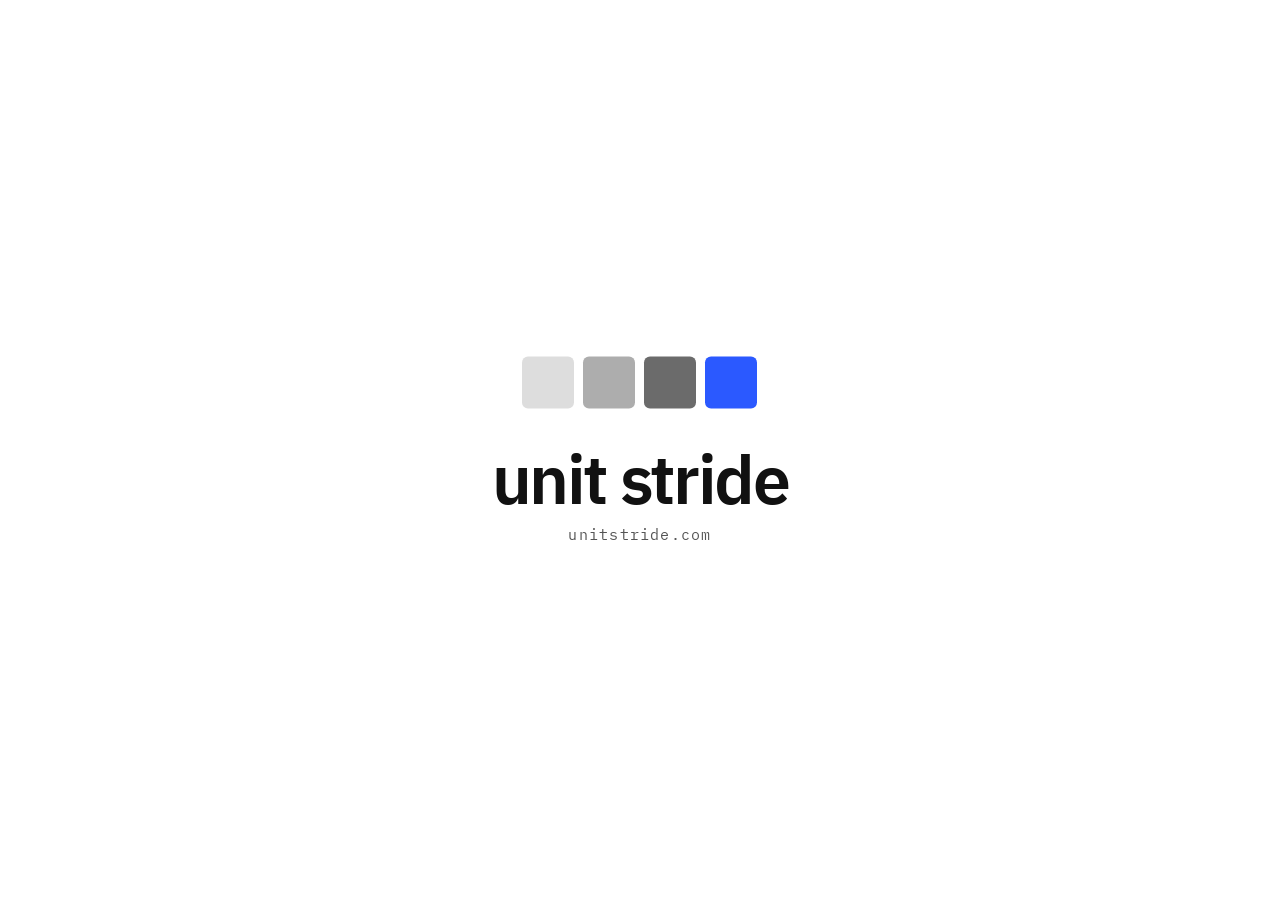
==== index.html @ c99eca70 "deploy fjybiocs/unitstride@c615422" ====
<!doctype html>
<html lang="en">
<head>
<meta charset="utf-8">
<meta name="viewport" content="width=device-width, initial-scale=1">
<title>unit stride</title>
<link rel="icon" type="image/svg+xml" href="/favicon.svg">
<link rel="preload" href="/fonts/plex-sans-600.woff2" as="font" type="font/woff2" crossorigin>
<link rel="preload" href="/fonts/plex-mono-400.woff2" as="font" type="font/woff2" crossorigin>
<style>
@font-face{font-family:"IBM Plex Sans";font-weight:600;font-style:normal;font-display:block;src:url(/fonts/plex-sans-600.woff2) format("woff2")}
@font-face{font-family:"IBM Plex Mono";font-weight:400;font-style:normal;font-display:block;src:url(/fonts/plex-mono-400.woff2) format("woff2")}
html,body{margin:0;height:100%;background:#fff}
body{display:flex;align-items:center;justify-content:center}
svg{width:min(90vw,90vh,640px);height:auto;display:block}

/* load animation: four unit strides, then the wordmark.
   fill-mode backwards (not both): once finished the styles drop away, so the
   final frame is pixel-identical to the static logo (no lingering composited layer). */
.b,.w{transform-box:fill-box;transform-origin:center;animation-fill-mode:backwards}
.b{animation:step 260ms cubic-bezier(.2,.7,.2,1) backwards}
.b2{animation-delay:110ms}
.b3{animation-delay:220ms}
.b4{animation:step-arrive 480ms linear 330ms backwards}
.w{animation:rise 320ms cubic-bezier(.2,.7,.2,1) 600ms backwards}
.w2{animation-delay:680ms}
@keyframes step{from{opacity:0;transform:translateX(-12px)}to{opacity:1;transform:none}}
@keyframes step-arrive{
  0%{opacity:0;transform:translateX(-12px);animation-timing-function:cubic-bezier(.2,.7,.2,1)}
  54%{opacity:1;transform:translateX(0) scale(1);animation-timing-function:ease-out}
  77%{transform:translateX(0) scale(1.08);animation-timing-function:ease-in-out}
  100%{opacity:1;transform:translateX(0) scale(1)}
}
@keyframes rise{from{opacity:0;transform:translateY(6px)}to{opacity:1;transform:none}}
@media (prefers-reduced-motion:reduce){.b,.w{animation:none}}
</style>
</head>
<body>
<svg xmlns="http://www.w3.org/2000/svg" viewBox="0 0 640 640" role="img" aria-label="unit stride">
  <g transform="translate(202 226.5)">
    <rect class="b b1" x="0" width="52" height="52" rx="6" fill="#111" fill-opacity="0.14"/>
    <rect class="b b2" x="61" width="52" height="52" rx="6" fill="#111" fill-opacity="0.34"/>
    <rect class="b b3" x="122" width="52" height="52" rx="6" fill="#111" fill-opacity="0.62"/>
    <rect class="b b4" x="183" width="52" height="52" rx="6" fill="#2b59ff"/>
  </g>
  <text class="w w1" x="171.53" y="393" dominant-baseline="text-after-edge" font-family="'IBM Plex Sans', sans-serif" font-size="68" font-weight="600" letter-spacing="-2.38" fill="#111" textLength="296.92" lengthAdjust="spacingAndGlyphs">unit stride</text>
  <text class="w w2" x="248.35" y="413.5" dominant-baseline="text-after-edge" font-family="'IBM Plex Mono', monospace" font-size="16" letter-spacing="0.64" fill="#555" textLength="143.27" lengthAdjust="spacingAndGlyphs">unitstride.com</text>
</svg>
</body>
</html>
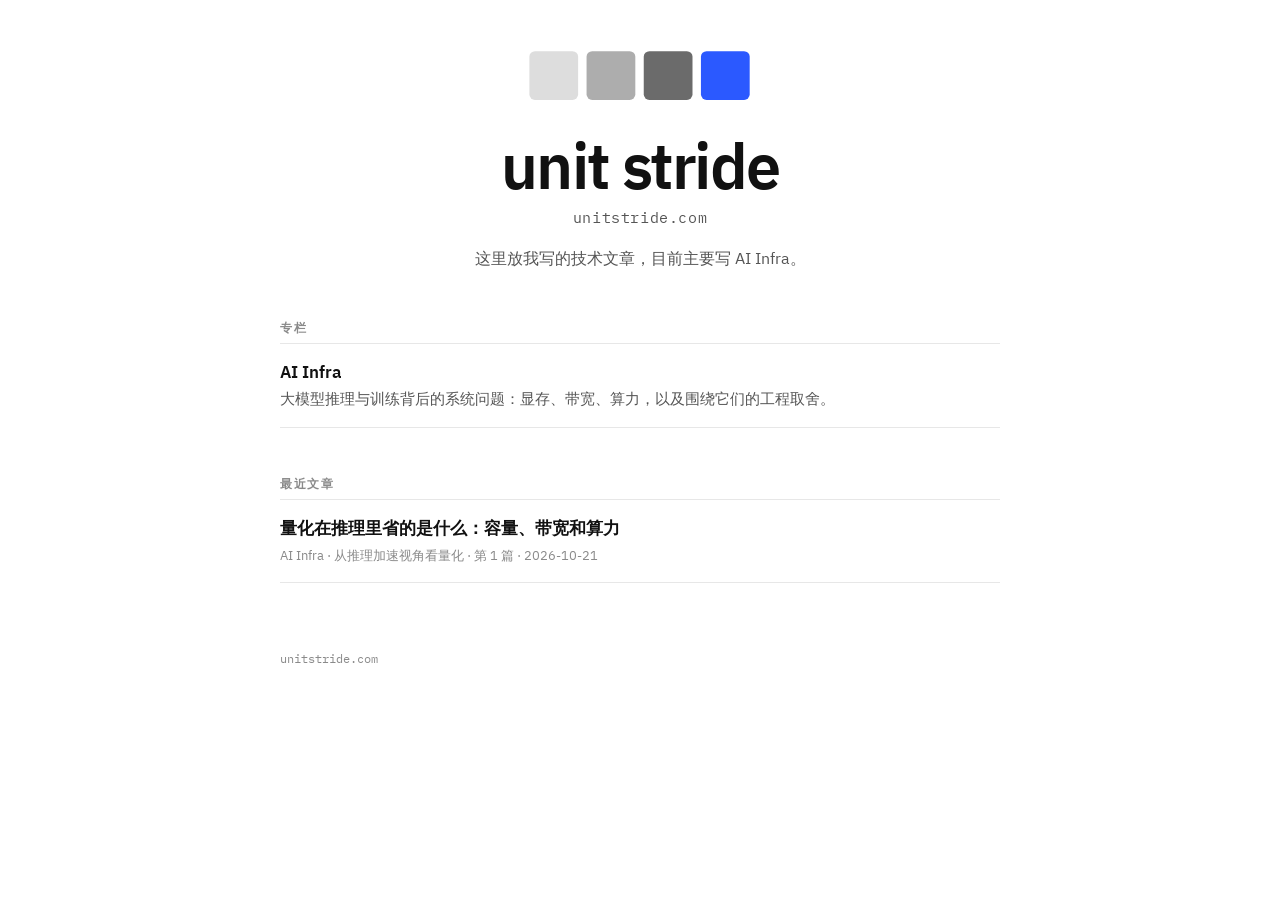
==== commit a795ee48: "deploy fjybiocs/unitstride@bae401f" ====
--- a/index.html
+++ b/index.html
@@ -1,50 +1,49 @@
 <!doctype html>
-<html lang="en">
+<html lang="zh-CN">
 <head>
 <meta charset="utf-8">
 <meta name="viewport" content="width=device-width, initial-scale=1">
 <title>unit stride</title>
+<meta name="description" content="这里放我写的技术文章，目前主要写 AI Infra。">
 <link rel="icon" type="image/svg+xml" href="/favicon.svg">
+<link rel="stylesheet" href="/assets/site.css">
 <link rel="preload" href="/fonts/plex-sans-600.woff2" as="font" type="font/woff2" crossorigin>
 <link rel="preload" href="/fonts/plex-mono-400.woff2" as="font" type="font/woff2" crossorigin>
 <style>
-@font-face{font-family:"IBM Plex Sans";font-weight:600;font-style:normal;font-display:block;src:url(/fonts/plex-sans-600.woff2) format("woff2")}
-@font-face{font-family:"IBM Plex Mono";font-weight:400;font-style:normal;font-display:block;src:url(/fonts/plex-mono-400.woff2) format("woff2")}
-html,body{margin:0;height:100%;background:#fff}
-body{display:flex;align-items:center;justify-content:center}
-svg{width:min(90vw,90vh,640px);height:auto;display:block}
-
-/* load animation: four unit strides, then the wordmark.
-   fill-mode backwards (not both): once finished the styles drop away, so the
-   final frame is pixel-identical to the static logo (no lingering composited layer). */
-.b,.w{transform-box:fill-box;transform-origin:center;animation-fill-mode:backwards}
-.b{animation:step 260ms cubic-bezier(.2,.7,.2,1) backwards}
-.b2{animation-delay:110ms}
-.b3{animation-delay:220ms}
-.b4{animation:step-arrive 480ms linear 330ms backwards}
-.w{animation:rise 320ms cubic-bezier(.2,.7,.2,1) 600ms backwards}
-.w2{animation-delay:680ms}
-@keyframes step{from{opacity:0;transform:translateX(-12px)}to{opacity:1;transform:none}}
-@keyframes step-arrive{
+.us-lb,.us-lw{transform-box:fill-box;transform-origin:center;animation-fill-mode:backwards}
+.us-lb{animation:us-step 260ms cubic-bezier(.2,.7,.2,1) backwards}
+.us-lb2{animation-delay:110ms}
+.us-lb3{animation-delay:220ms}
+.us-lb4{animation:us-arrive 480ms linear 330ms backwards}
+.us-lw{animation:us-rise 320ms cubic-bezier(.2,.7,.2,1) 600ms backwards}
+.us-lw2{animation-delay:680ms}
+@keyframes us-step{from{opacity:0;transform:translateX(-12px)}to{opacity:1;transform:none}}
+@keyframes us-arrive{
   0%{opacity:0;transform:translateX(-12px);animation-timing-function:cubic-bezier(.2,.7,.2,1)}
   54%{opacity:1;transform:translateX(0) scale(1);animation-timing-function:ease-out}
   77%{transform:translateX(0) scale(1.08);animation-timing-function:ease-in-out}
   100%{opacity:1;transform:translateX(0) scale(1)}
 }
-@keyframes rise{from{opacity:0;transform:translateY(6px)}to{opacity:1;transform:none}}
-@media (prefers-reduced-motion:reduce){.b,.w{animation:none}}
+@keyframes us-rise{from{opacity:0;transform:translateY(6px)}to{opacity:1;transform:none}}
+@media (prefers-reduced-motion:reduce){.us-lb,.us-lw{animation:none}}
 </style>
 </head>
-<body>
-<svg xmlns="http://www.w3.org/2000/svg" viewBox="0 0 640 640" role="img" aria-label="unit stride">
+<body class="us-page us-home">
+<main class="us-main">
+<div class="us-hero"><svg xmlns="http://www.w3.org/2000/svg" viewBox="160 206 320 222" role="img" aria-label="unit stride">
   <g transform="translate(202 226.5)">
-    <rect class="b b1" x="0" width="52" height="52" rx="6" fill="#111" fill-opacity="0.14"/>
-    <rect class="b b2" x="61" width="52" height="52" rx="6" fill="#111" fill-opacity="0.34"/>
-    <rect class="b b3" x="122" width="52" height="52" rx="6" fill="#111" fill-opacity="0.62"/>
-    <rect class="b b4" x="183" width="52" height="52" rx="6" fill="#2b59ff"/>
+    <rect class="us-lb us-lb1" x="0" width="52" height="52" rx="6" fill="#111" fill-opacity="0.14"/>
+    <rect class="us-lb us-lb2" x="61" width="52" height="52" rx="6" fill="#111" fill-opacity="0.34"/>
+    <rect class="us-lb us-lb3" x="122" width="52" height="52" rx="6" fill="#111" fill-opacity="0.62"/>
+    <rect class="us-lb us-lb4" x="183" width="52" height="52" rx="6" fill="#2b59ff"/>
   </g>
-  <text class="w w1" x="171.53" y="393" dominant-baseline="text-after-edge" font-family="'IBM Plex Sans', sans-serif" font-size="68" font-weight="600" letter-spacing="-2.38" fill="#111" textLength="296.92" lengthAdjust="spacingAndGlyphs">unit stride</text>
-  <text class="w w2" x="248.35" y="413.5" dominant-baseline="text-after-edge" font-family="'IBM Plex Mono', monospace" font-size="16" letter-spacing="0.64" fill="#555" textLength="143.27" lengthAdjust="spacingAndGlyphs">unitstride.com</text>
-</svg>
+  <text class="us-lw us-lw1" x="171.53" y="393" dominant-baseline="text-after-edge" font-family="'IBM Plex Sans', sans-serif" font-size="68" font-weight="600" letter-spacing="-2.38" fill="#111" textLength="296.92" lengthAdjust="spacingAndGlyphs">unit stride</text>
+  <text class="us-lw us-lw2" x="248.35" y="413.5" dominant-baseline="text-after-edge" font-family="'IBM Plex Mono', monospace" font-size="16" letter-spacing="0.64" fill="#555" textLength="143.27" lengthAdjust="spacingAndGlyphs">unitstride.com</text>
+</svg></div>
+<p class="us-intro">这里放我写的技术文章，目前主要写 AI Infra。</p>
+<h2 class="us-h">专栏</h2><ul class="us-list"><li><a class="us-item us-plain" href="/p/ai-infra/"><span class="us-t">AI Infra</span><span class="us-d">大模型推理与训练背后的系统问题：显存、带宽、算力，以及围绕它们的工程取舍。</span></a></li></ul>
+<h2 class="us-h">最近文章</h2><ul class="us-list"><li><a class="us-item us-plain" href="/p/ai-infra/quantization/basics/"><span class="us-t">量化在推理里省的是什么：容量、带宽和算力</span><span class="us-m">AI Infra · 从推理加速视角看量化 · 第 1 篇 · 2026-10-21</span></a></li></ul>
+</main>
+<footer class="us-foot"><a href="/">unitstride.com</a></footer>
 </body>
 </html>
--- a/assets/site.css
+++ b/assets/site.css
@@ -0,0 +1,85 @@
+/* unitstride 全站样式。所有选择器都带 us- 前缀或限定在 .us-page 下，
+   以便注入到文章页时不影响原稿样式（文章 body 不带 .us-page）。 */
+@font-face{font-family:"IBM Plex Sans";font-weight:400;font-style:normal;font-display:swap;src:url(/fonts/plex-sans-400.woff2) format("woff2")}
+@font-face{font-family:"IBM Plex Sans";font-weight:600;font-style:normal;font-display:swap;src:url(/fonts/plex-sans-600.woff2) format("woff2")}
+@font-face{font-family:"IBM Plex Mono";font-weight:400;font-style:normal;font-display:swap;src:url(/fonts/plex-mono-400.woff2) format("woff2")}
+@font-face{font-family:"JetBrains Mono";font-weight:400;font-style:normal;font-display:swap;src:url(/fonts/jetbrains-mono-400.woff2) format("woff2")}
+@font-face{font-family:"JetBrains Mono";font-weight:600;font-style:normal;font-display:swap;src:url(/fonts/jetbrains-mono-600.woff2) format("woff2")}
+
+:root{
+  --us-ink:#111;--us-ink2:#555;--us-ink3:#8a8a8a;--us-line:#e7e7e7;--us-blue:#2b59ff;--us-bg:#fff;
+  --us-sans:"IBM Plex Sans","PingFang SC","Hiragino Sans GB","Microsoft YaHei","Noto Sans CJK SC",sans-serif;
+  --us-mono:"IBM Plex Mono",ui-monospace,Menlo,Consolas,monospace;
+}
+
+/* ---------- 顶栏（全站 + 文章页） ---------- */
+.us-top{max-width:var(--us-w,1180px);margin:0 auto;display:flex;align-items:center;gap:14px;min-height:52px;
+  border-bottom:1px solid var(--us-line);font:14px/1.4 var(--us-sans);color:var(--us-ink2);flex-wrap:wrap}
+.us-brand{display:inline-flex;align-items:center;gap:9px;color:var(--us-ink);text-decoration:none;font-weight:600;letter-spacing:-.01em;font-size:15px}
+.us-brand svg{display:block;width:44px;height:10px}
+.us-brand:hover{color:var(--us-blue)}
+.us-crumb{display:flex;align-items:center;gap:8px;flex-wrap:wrap}
+.us-crumb a{color:var(--us-ink2);text-decoration:none}
+.us-crumb a:hover{color:var(--us-blue)}
+.us-sep{color:#c4c4c4}
+
+/* ---------- 文章页页脚：与文章正文列对齐（文章 .layout = 220px 目录 + 48px 间距） ---------- */
+.us-afoot{max-width:1180px;margin:72px auto 0;display:grid;grid-template-columns:220px minmax(0,1fr);gap:48px;font:14px/1.6 var(--us-sans)}
+.us-afoot-in{grid-column:2;max-width:820px;border-top:1px solid var(--us-line);padding-top:20px}
+@media (max-width:980px){.us-afoot{grid-template-columns:minmax(0,1fr)}.us-afoot-in{grid-column:1}}
+.us-nav{display:grid;grid-template-columns:1fr 1fr;gap:12px}
+.us-nav > *{display:block;border:1px solid var(--us-line);border-radius:8px;padding:10px 14px;background:#fff;text-decoration:none;color:var(--us-ink);min-width:0}
+.us-nav .us-k{display:block;font-size:12px;color:var(--us-ink3);letter-spacing:.04em}
+.us-nav .us-v{display:block;overflow-wrap:anywhere}
+.us-nav a:hover{border-color:var(--us-blue)}
+.us-nav a:hover .us-v{color:var(--us-blue)}
+.us-nav .us-off{color:var(--us-ink3)}
+.us-nav .us-next{text-align:right}
+.us-series{margin-top:14px;color:var(--us-ink2)}
+.us-series a{color:var(--us-ink);text-decoration:none;border-bottom:1px solid var(--us-line)}
+.us-series a:hover{color:var(--us-blue);border-color:var(--us-blue)}
+.us-small{margin-top:28px;font:12px/1.4 var(--us-mono);color:var(--us-ink3)}
+@media (max-width:520px){.us-nav{grid-template-columns:1fr}.us-nav .us-next{text-align:left}}
+
+/* ---------- 站点页（首页 / 专栏 / 系列 / 404） ---------- */
+.us-page{margin:0;background:var(--us-bg);color:var(--us-ink);font:16px/1.75 var(--us-sans);padding:0 16px;--us-w:720px;
+  -webkit-font-smoothing:antialiased;text-rendering:optimizeLegibility}
+.us-page *{box-sizing:border-box}
+.us-main{max-width:var(--us-w);margin:0 auto;padding:56px 0 40px}
+.us-page h1{font-size:30px;line-height:1.3;font-weight:600;letter-spacing:-.01em;margin:0 0 12px}
+.us-lede{color:var(--us-ink2);margin:0 0 8px;max-width:60ch}
+.us-h{font:600 12px/1.4 var(--us-mono);letter-spacing:.14em;text-transform:uppercase;color:var(--us-ink3);margin:48px 0 6px}
+.us-list{list-style:none;margin:0;padding:0}
+.us-list > li{border-top:1px solid var(--us-line)}
+.us-list > li:last-child{border-bottom:1px solid var(--us-line)}
+.us-item{display:grid;grid-template-columns:auto minmax(0,1fr);column-gap:16px;padding:16px 0;color:inherit;text-decoration:none}
+.us-item .us-no{font:13px/1.9 var(--us-mono);color:var(--us-ink3);min-width:2ch}
+.us-item .us-t{font-weight:600;font-size:17px;line-height:1.5}
+.us-item .us-d{grid-column:2;color:var(--us-ink2);font-size:14.5px;line-height:1.65;margin-top:2px}
+.us-item .us-m{grid-column:2;font:13px/1.6 var(--us-sans);color:var(--us-ink3);margin-top:4px}
+a.us-item:hover .us-t{color:var(--us-blue)}
+a.us-item:hover .us-no{color:var(--us-blue)}
+.us-item.us-plain{grid-template-columns:minmax(0,1fr)}
+.us-item.us-plain .us-d,.us-item.us-plain .us-m{grid-column:1}
+.us-item.us-wait{color:var(--us-ink3)}
+.us-item.us-wait .us-t{font-weight:400;font-size:15px}
+.us-foot{max-width:var(--us-w);margin:0 auto;padding:28px 0 40px;font:12px/1.4 var(--us-mono);color:var(--us-ink3)}
+.us-foot a{color:inherit;text-decoration:none}
+
+/* 首页 */
+.us-home .us-main{padding-top:24px}
+.us-hero{display:flex;justify-content:center;margin:8px 0 4px}
+.us-hero svg{width:min(78%,300px);height:auto;display:block}
+.us-intro{text-align:center;color:var(--us-ink2);margin:0 auto 8px;max-width:36em}
+
+/* 404 */
+.us-code{font:600 13px/1.4 var(--us-mono);letter-spacing:.14em;color:var(--us-blue);margin:0 0 10px}
+.us-btn{display:inline-block;margin-top:18px;padding:8px 16px;border-radius:8px;background:var(--us-ink);color:#fff;text-decoration:none;font-size:14.5px}
+.us-btn:hover{background:var(--us-blue)}
+.us-path{font-family:var(--us-mono);font-size:.92em;color:var(--us-ink);background:#f3f3f3;border-radius:4px;padding:1px 6px;overflow-wrap:anywhere}
+
+@media (max-width:520px){
+  .us-main{padding-top:36px}
+  .us-page h1{font-size:25px}
+  .us-h{margin-top:36px}
+}
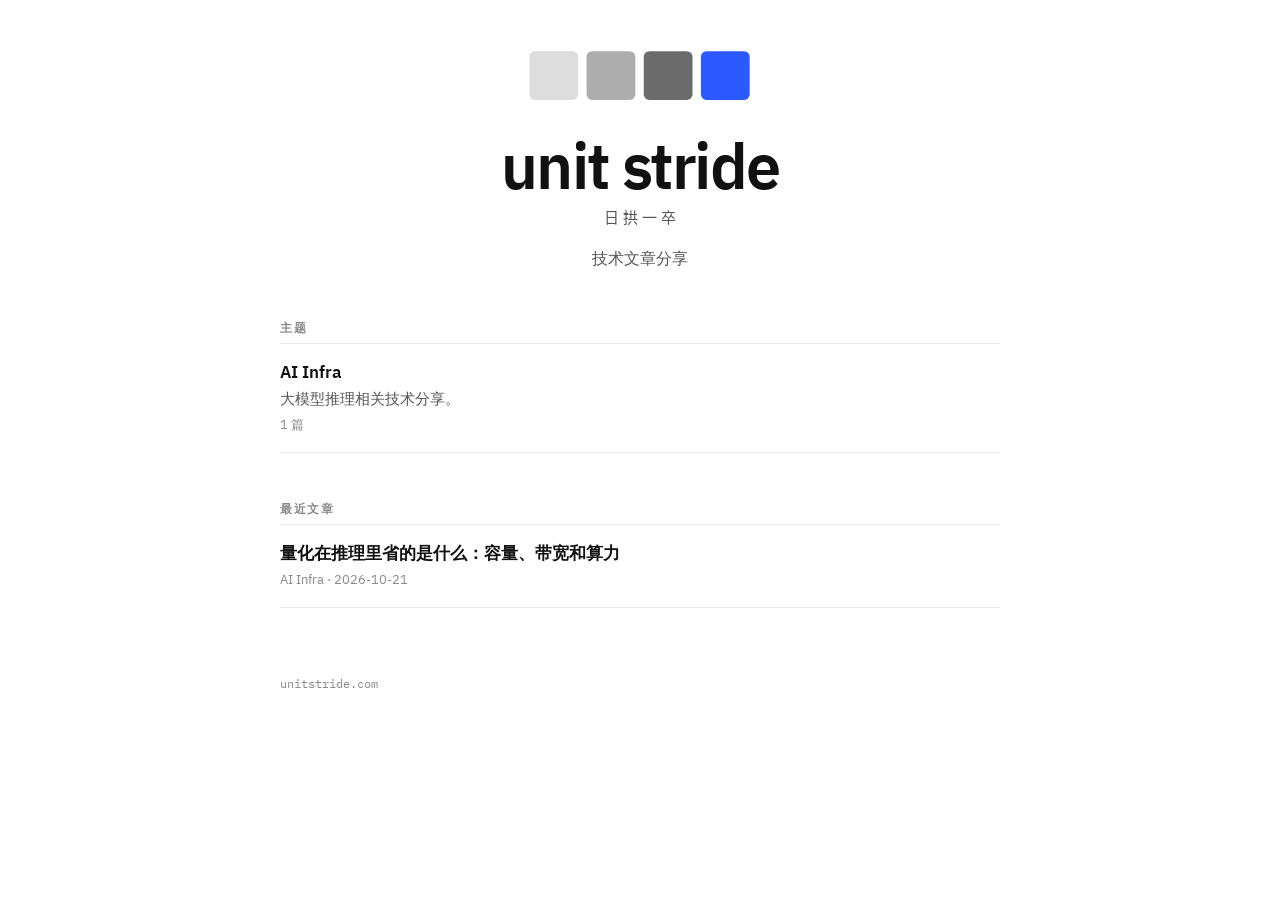
==== commit e24f965a: "deploy fjybiocs/unitstride@a254a85" ====
--- a/index.html
+++ b/index.html
@@ -4,11 +4,11 @@
 <meta charset="utf-8">
 <meta name="viewport" content="width=device-width, initial-scale=1">
 <title>unit stride</title>
-<meta name="description" content="这里放我写的技术文章，目前主要写 AI Infra。">
+<meta name="description" content="技术文章分享">
 <link rel="icon" type="image/svg+xml" href="/favicon.svg">
 <link rel="stylesheet" href="/assets/site.css">
 <link rel="preload" href="/fonts/plex-sans-600.woff2" as="font" type="font/woff2" crossorigin>
-<link rel="preload" href="/fonts/plex-mono-400.woff2" as="font" type="font/woff2" crossorigin>
+<link rel="preload" href="/fonts/noto-sans-sc-tagline.woff2" as="font" type="font/woff2" crossorigin>
 <style>
 .us-lb,.us-lw{transform-box:fill-box;transform-origin:center;animation-fill-mode:backwards}
 .us-lb{animation:us-step 260ms cubic-bezier(.2,.7,.2,1) backwards}
@@ -38,11 +38,11 @@
     <rect class="us-lb us-lb4" x="183" width="52" height="52" rx="6" fill="#2b59ff"/>
   </g>
   <text class="us-lw us-lw1" x="171.53" y="393" dominant-baseline="text-after-edge" font-family="'IBM Plex Sans', sans-serif" font-size="68" font-weight="600" letter-spacing="-2.38" fill="#111" textLength="296.92" lengthAdjust="spacingAndGlyphs">unit stride</text>
-  <text class="us-lw us-lw2" x="248.35" y="413.5" dominant-baseline="text-after-edge" font-family="'IBM Plex Mono', monospace" font-size="16" letter-spacing="0.64" fill="#555" textLength="143.27" lengthAdjust="spacingAndGlyphs">unitstride.com</text>
+  <text class="us-lw us-lw2" x="322" y="413.5" text-anchor="middle" dominant-baseline="text-after-edge" font-family="'US Tagline', 'PingFang SC', 'Hiragino Sans GB', 'Microsoft YaHei', 'Noto Sans CJK SC', sans-serif" font-size="16" letter-spacing="4" fill="#555">日拱一卒</text>
 </svg></div>
-<p class="us-intro">这里放我写的技术文章，目前主要写 AI Infra。</p>
-<h2 class="us-h">专栏</h2><ul class="us-list"><li><a class="us-item us-plain" href="/p/ai-infra/"><span class="us-t">AI Infra</span><span class="us-d">大模型推理与训练背后的系统问题：显存、带宽、算力，以及围绕它们的工程取舍。</span></a></li></ul>
-<h2 class="us-h">最近文章</h2><ul class="us-list"><li><a class="us-item us-plain" href="/p/ai-infra/quantization/basics/"><span class="us-t">量化在推理里省的是什么：容量、带宽和算力</span><span class="us-m">AI Infra · 从推理加速视角看量化 · 第 1 篇 · 2026-10-21</span></a></li></ul>
+<p class="us-intro">技术文章分享</p>
+<h2 class="us-h">主题</h2><ul class="us-list"><li><a class="us-item us-plain" href="/t/ai-infra/"><span class="us-t">AI Infra</span><span class="us-d">大模型推理相关技术分享。</span><span class="us-m">1 篇</span></a></li></ul>
+<h2 class="us-h">最近文章</h2><ul class="us-list"><li><a class="us-item us-plain" href="/p/1/"><span class="us-t">量化在推理里省的是什么：容量、带宽和算力</span><span class="us-m">AI Infra · 2026-10-21</span></a></li></ul>
 </main>
 <footer class="us-foot"><a href="/">unitstride.com</a></footer>
 </body>
--- a/assets/site.css
+++ b/assets/site.css
@@ -5,6 +5,8 @@
 @font-face{font-family:"IBM Plex Mono";font-weight:400;font-style:normal;font-display:swap;src:url(/fonts/plex-mono-400.woff2) format("woff2")}
 @font-face{font-family:"JetBrains Mono";font-weight:400;font-style:normal;font-display:swap;src:url(/fonts/jetbrains-mono-400.woff2) format("woff2")}
 @font-face{font-family:"JetBrains Mono";font-weight:600;font-style:normal;font-display:swap;src:url(/fonts/jetbrains-mono-600.woff2) format("woff2")}
+/* 首页 logo 下"日拱一卒"：Noto Sans CJK SC Regular 子集（仅这 4 个字），缺字回落系统中文字体 */
+@font-face{font-family:"US Tagline";font-weight:400;font-style:normal;font-display:swap;src:url(/fonts/noto-sans-sc-tagline.woff2) format("woff2")}
 
 :root{
   --us-ink:#111;--us-ink2:#555;--us-ink3:#8a8a8a;--us-line:#e7e7e7;--us-blue:#2b59ff;--us-bg:#fff;
@@ -35,13 +37,22 @@
 .us-nav a:hover .us-v{color:var(--us-blue)}
 .us-nav .us-off{color:var(--us-ink3)}
 .us-nav .us-next{text-align:right}
-.us-series{margin-top:14px;color:var(--us-ink2)}
-.us-series a{color:var(--us-ink);text-decoration:none;border-bottom:1px solid var(--us-line)}
-.us-series a:hover{color:var(--us-blue);border-color:var(--us-blue)}
+.us-topics{margin-top:14px;color:var(--us-ink2)}
+.us-topics a{color:var(--us-ink);text-decoration:none;border-bottom:1px solid var(--us-line)}
+.us-topics a:hover{color:var(--us-blue);border-color:var(--us-blue)}
 .us-small{margin-top:28px;font:12px/1.4 var(--us-mono);color:var(--us-ink3)}
+/* 文章标题下日期行 + 末尾修订记录 */
+.us-date{font:13.5px/1.6 var(--us-sans);color:#7C8797;margin:-4px 0 14px;letter-spacing:.02em}
+.us-log{margin-top:16px;border:1px solid var(--us-line);border-radius:8px;background:#fff;padding:0 14px}
+.us-log > summary{cursor:pointer;padding:9px 0;color:var(--us-ink2);font-size:13.5px;list-style-position:inside}
+.us-log > summary:hover{color:var(--us-blue)}
+.us-log[open] > summary{border-bottom:1px solid var(--us-line)}
+.us-log ol{list-style:none;margin:0;padding:8px 0 10px}
+.us-log li{display:flex;gap:14px;padding:3px 0;color:var(--us-ink);font-size:14px}
+.us-log time{font:13px/1.75 var(--us-mono);color:var(--us-ink3);flex:none}
 @media (max-width:520px){.us-nav{grid-template-columns:1fr}.us-nav .us-next{text-align:left}}
 
-/* ---------- 站点页（首页 / 专栏 / 系列 / 404） ---------- */
+/* ---------- 站点页（首页 / 主题 / 404） ---------- */
 .us-page{margin:0;background:var(--us-bg);color:var(--us-ink);font:16px/1.75 var(--us-sans);padding:0 16px;--us-w:720px;
   -webkit-font-smoothing:antialiased;text-rendering:optimizeLegibility}
 .us-page *{box-sizing:border-box}
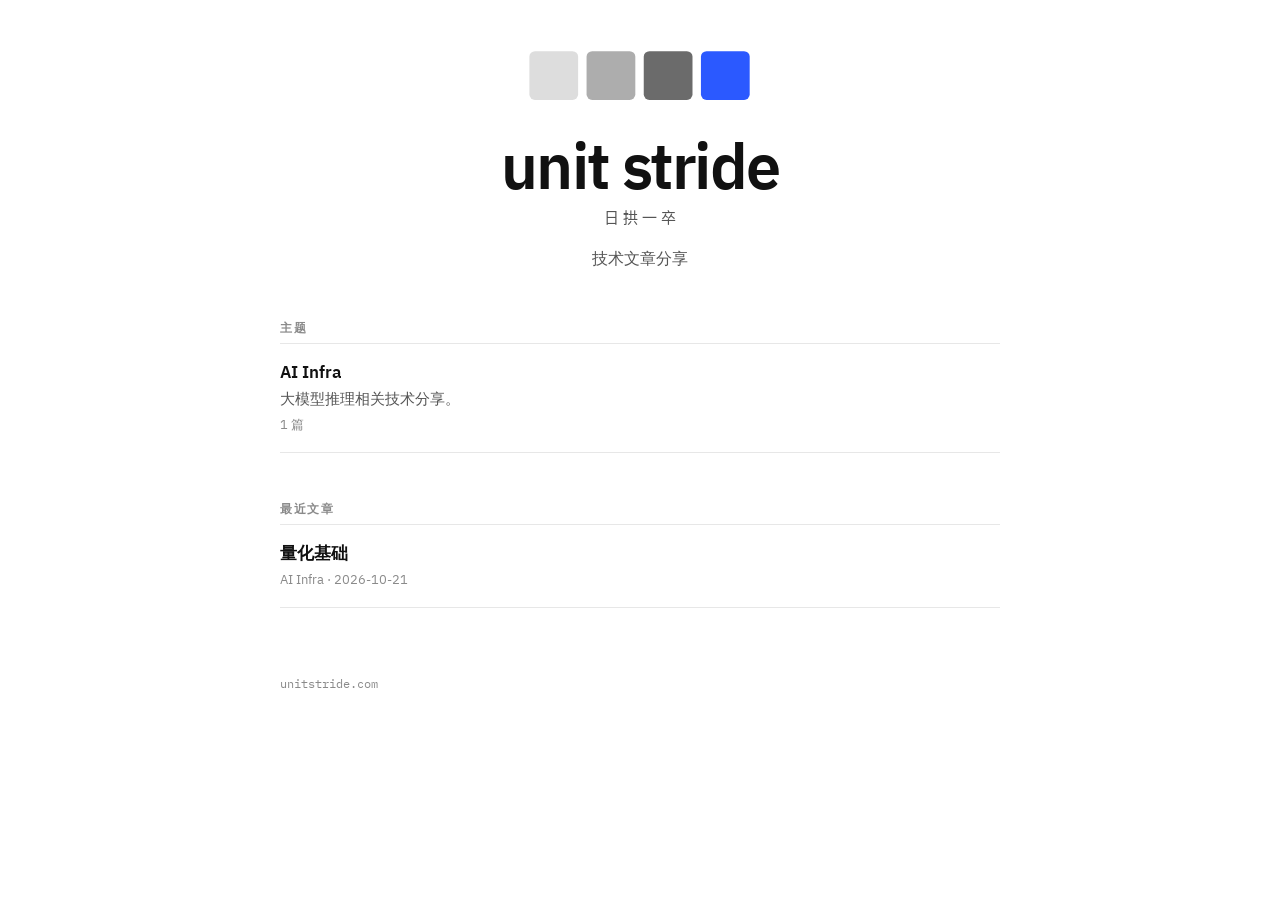
==== commit 0a9d0662: "deploy fjybiocs/unitstride@efb5004" ====
--- a/index.html
+++ b/index.html
@@ -42,7 +42,7 @@
 </svg></div>
 <p class="us-intro">技术文章分享</p>
 <h2 class="us-h">主题</h2><ul class="us-list"><li><a class="us-item us-plain" href="/t/ai-infra/"><span class="us-t">AI Infra</span><span class="us-d">大模型推理相关技术分享。</span><span class="us-m">1 篇</span></a></li></ul>
-<h2 class="us-h">最近文章</h2><ul class="us-list"><li><a class="us-item us-plain" href="/p/1/"><span class="us-t">量化在推理里省的是什么：容量、带宽和算力</span><span class="us-m">AI Infra · 2026-10-21</span></a></li></ul>
+<h2 class="us-h">最近文章</h2><ul class="us-list"><li><a class="us-item us-plain" href="/p/1/"><span class="us-t">量化基础</span><span class="us-m">AI Infra · 2026-10-21</span></a></li></ul>
 </main>
 <footer class="us-foot"><a href="/">unitstride.com</a></footer>
 </body>
--- a/assets/site.css
+++ b/assets/site.css
@@ -13,6 +13,14 @@
   --us-sans:"IBM Plex Sans","PingFang SC","Hiragino Sans GB","Microsoft YaHei","Noto Sans CJK SC",sans-serif;
   --us-mono:"IBM Plex Mono",ui-monospace,Menlo,Consolas,monospace;
 }
+
+/* ---------- 手机上整页只能上下滑（全站 + 文章页） ---------- */
+/* 文章里的宽表格（含不可断的长代码名）在窄屏下自身横向滚动，不撑宽整页 */
+@media (max-width:980px){.layout main table{display:block;width:max-content;max-width:100%;overflow-x:auto}}
+/* 长英文 / 数字 / URL 必要时断行（不作用于表格单元格：那里要保持列宽、交给表格自身滚动） */
+.layout main :is(p,li,h1,h2,h3,figcaption,blockquote){overflow-wrap:anywhere}
+/* 兜底：用 clip 不用 hidden，hidden 会让 html/body 成为滚动容器、破坏目录的 position:sticky */
+html,body{overflow-x:clip}
 
 /* ---------- 顶栏（全站 + 文章页） ---------- */
 .us-top{max-width:var(--us-w,1180px);margin:0 auto;display:flex;align-items:center;gap:14px;min-height:52px;
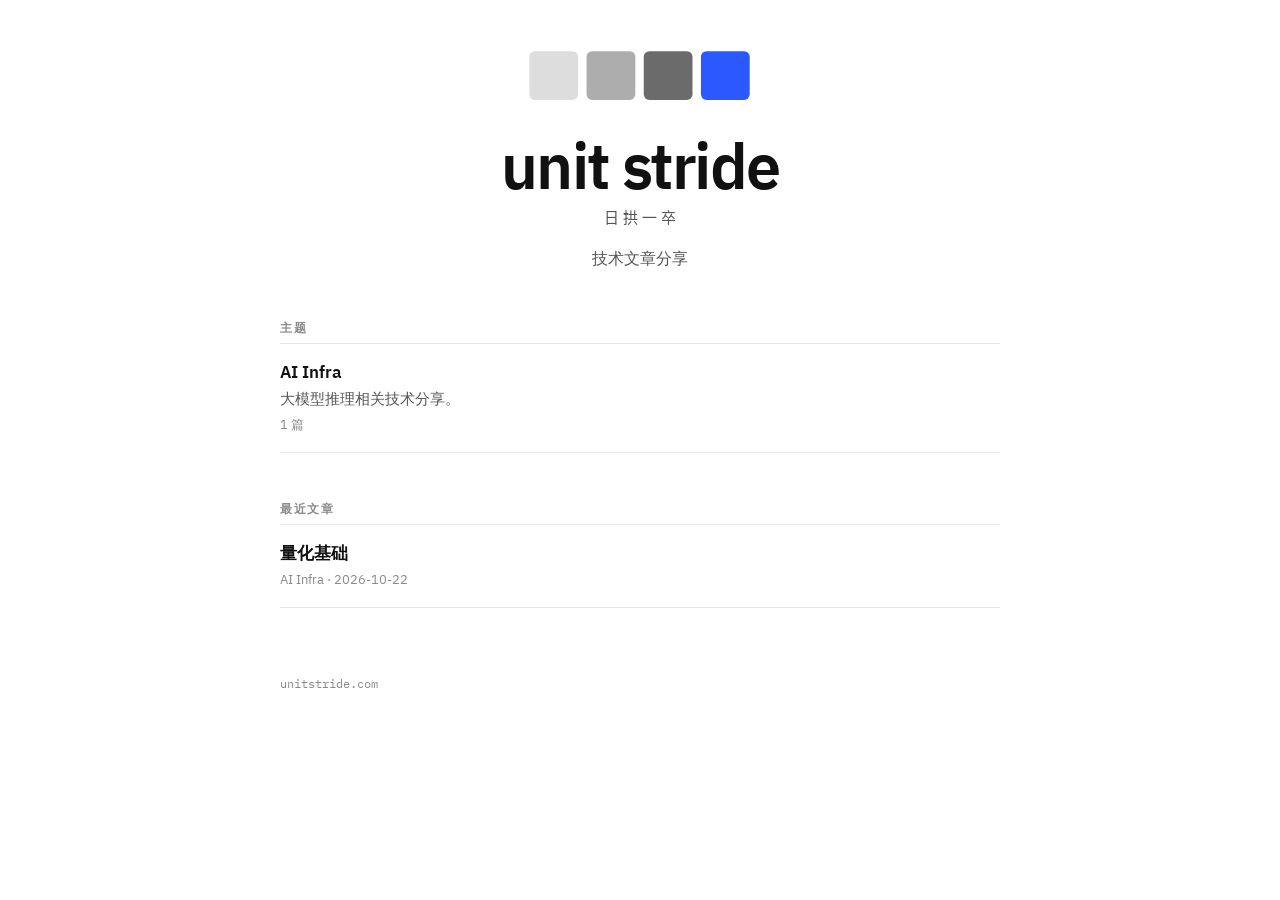
==== commit 46272ef2: "deploy fjybiocs/unitstride@8dba68c" ====
--- a/index.html
+++ b/index.html
@@ -42,7 +42,7 @@
 </svg></div>
 <p class="us-intro">技术文章分享</p>
 <h2 class="us-h">主题</h2><ul class="us-list"><li><a class="us-item us-plain" href="/t/ai-infra/"><span class="us-t">AI Infra</span><span class="us-d">大模型推理相关技术分享。</span><span class="us-m">1 篇</span></a></li></ul>
-<h2 class="us-h">最近文章</h2><ul class="us-list"><li><a class="us-item us-plain" href="/p/1/"><span class="us-t">量化基础</span><span class="us-m">AI Infra · 2026-10-21</span></a></li></ul>
+<h2 class="us-h">最近文章</h2><ul class="us-list"><li><a class="us-item us-plain" href="/p/1/"><span class="us-t">量化基础</span><span class="us-m">AI Infra · 2026-10-22</span></a></li></ul>
 </main>
 <footer class="us-foot"><a href="/">unitstride.com</a></footer>
 </body>
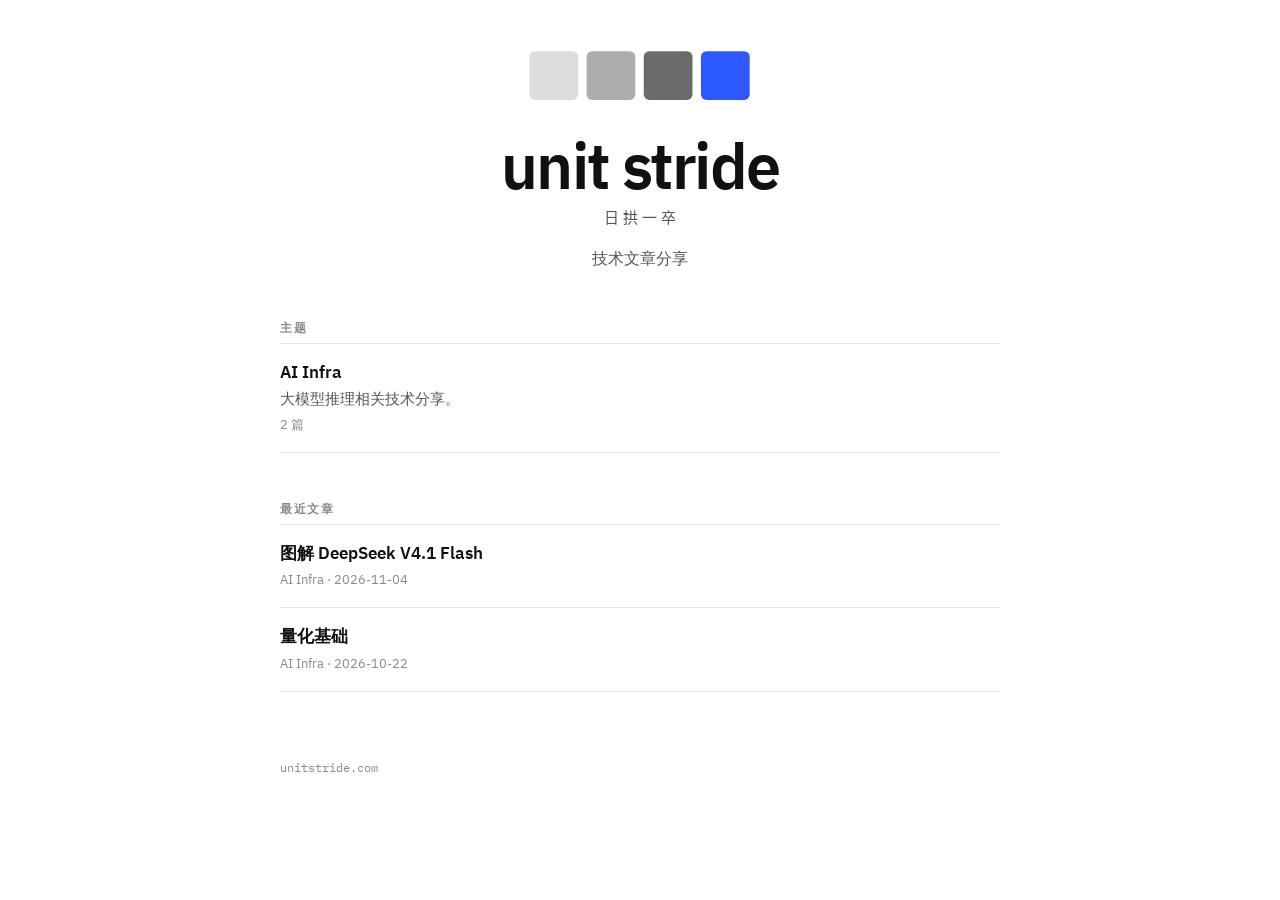
==== commit f28ef1c0: "deploy fjybiocs/unitstride@bfa393c" ====
--- a/index.html
+++ b/index.html
@@ -41,8 +41,8 @@
   <text class="us-lw us-lw2" x="322" y="413.5" text-anchor="middle" dominant-baseline="text-after-edge" font-family="'US Tagline', 'PingFang SC', 'Hiragino Sans GB', 'Microsoft YaHei', 'Noto Sans CJK SC', sans-serif" font-size="16" letter-spacing="4" fill="#555">日拱一卒</text>
 </svg></div>
 <p class="us-intro">技术文章分享</p>
-<h2 class="us-h">主题</h2><ul class="us-list"><li><a class="us-item us-plain" href="/t/ai-infra/"><span class="us-t">AI Infra</span><span class="us-d">大模型推理相关技术分享。</span><span class="us-m">1 篇</span></a></li></ul>
-<h2 class="us-h">最近文章</h2><ul class="us-list"><li><a class="us-item us-plain" href="/p/1/"><span class="us-t">量化基础</span><span class="us-m">AI Infra · 2026-10-22</span></a></li></ul>
+<h2 class="us-h">主题</h2><ul class="us-list"><li><a class="us-item us-plain" href="/t/ai-infra/"><span class="us-t">AI Infra</span><span class="us-d">大模型推理相关技术分享。</span><span class="us-m">2 篇</span></a></li></ul>
+<h2 class="us-h">最近文章</h2><ul class="us-list"><li><a class="us-item us-plain" href="/p/2/"><span class="us-t">图解 DeepSeek V4.1 Flash</span><span class="us-m">AI Infra · 2026-11-04</span></a></li><li><a class="us-item us-plain" href="/p/1/"><span class="us-t">量化基础</span><span class="us-m">AI Infra · 2026-10-22</span></a></li></ul>
 </main>
 <footer class="us-foot"><a href="/">unitstride.com</a></footer>
 </body>
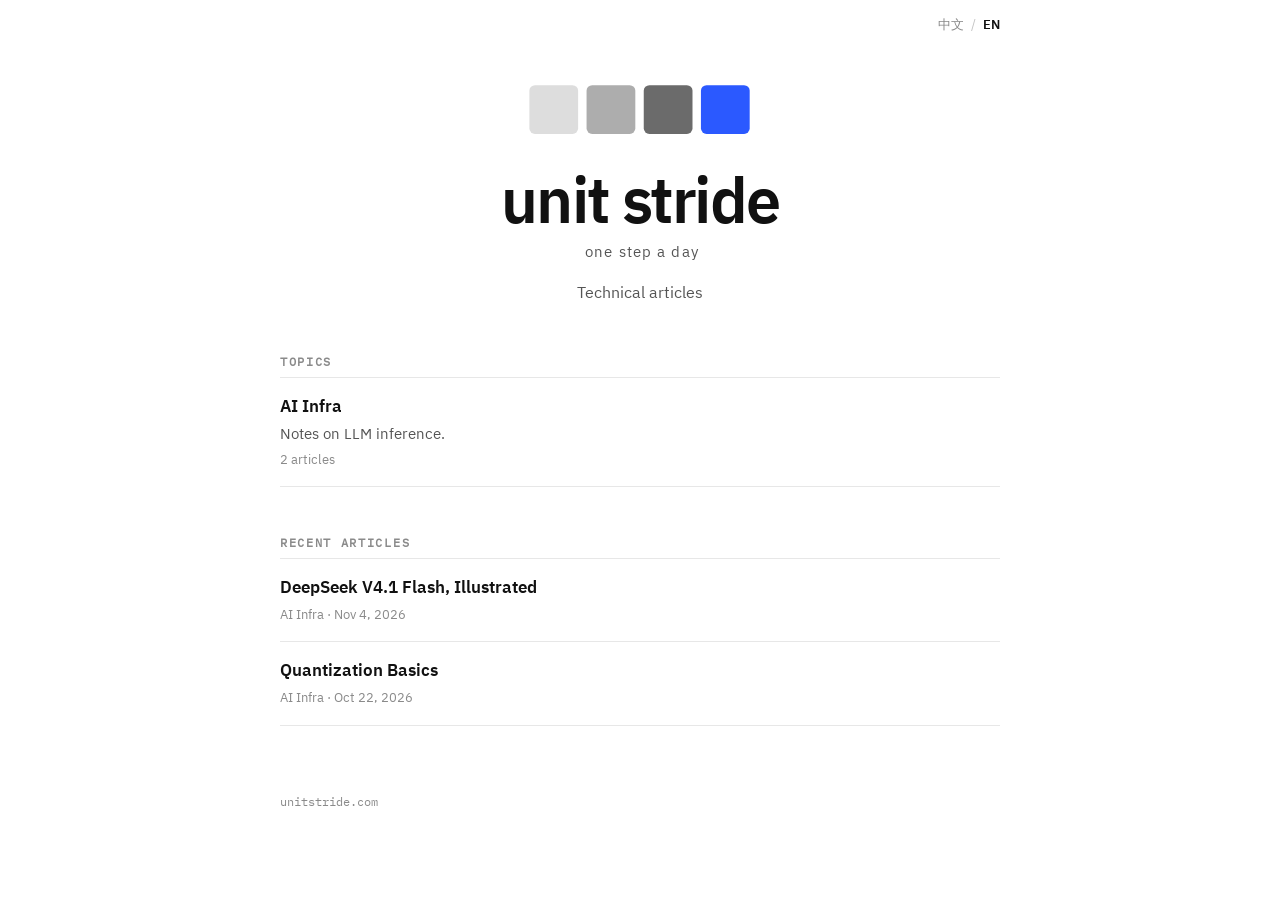
==== commit 4a2267f6: "deploy fjybiocs/unitstride@f883881" ====
--- a/index.html
+++ b/index.html
@@ -2,9 +2,14 @@
 <html lang="zh-CN">
 <head>
 <meta charset="utf-8">
+<script>(function(){var L="zh",A="/en/",K="us-lang",p=null;try{p=localStorage.getItem(K)}catch(e){}if(p!=="zh"&&p!=="en")p=null;document.addEventListener("click",function(e){var t=e.target,a=t&&t.closest?t.closest("a[data-us-lang]"):null;if(a){try{localStorage.setItem(K,a.getAttribute("data-us-lang"))}catch(e){}}},true);if(!A||/bot|crawl|spider|slurp|facebookexternalhit|lighthouse/i.test(navigator.userAgent||""))return;function zh(){var l=navigator.languages&&navigator.languages.length?navigator.languages:[navigator.language||""];if(!l.join(""))return true;for(var i=0;i<l.length;i++)if(/^zh/i.test(l[i]||""))return true;return false}if(p?p!==L:(L==="zh"&&!zh())){document.documentElement.style.visibility="hidden";location.replace(A+location.search+location.hash)}})();</script>
 <meta name="viewport" content="width=device-width, initial-scale=1">
 <title>unit stride</title>
 <meta name="description" content="技术文章分享">
+<link rel="canonical" href="https://unitstride.com/">
+<link rel="alternate" hreflang="zh-CN" href="https://unitstride.com/">
+<link rel="alternate" hreflang="en" href="https://unitstride.com/en/">
+<link rel="alternate" hreflang="x-default" href="https://unitstride.com/">
 <link rel="icon" type="image/svg+xml" href="/favicon.svg">
 <link rel="stylesheet" href="/assets/site.css">
 <link rel="preload" href="/fonts/plex-sans-600.woff2" as="font" type="font/woff2" crossorigin>
@@ -29,6 +34,7 @@
 </style>
 </head>
 <body class="us-page us-home">
+<div class="us-hlang"><nav class="us-lang" aria-label="Language"><span lang="zh-CN" aria-current="true">中文</span><span class="us-sep">/</span><a lang="en" hreflang="en" data-us-lang="en" href="/en/">EN</a></nav></div>
 <main class="us-main">
 <div class="us-hero"><svg xmlns="http://www.w3.org/2000/svg" viewBox="160 206 320 222" role="img" aria-label="unit stride">
   <g transform="translate(202 226.5)">
--- a/assets/site.css
+++ b/assets/site.css
@@ -102,3 +102,10 @@
   .us-page h1{font-size:25px}
   .us-h{margin-top:36px}
 }
+
+/* ---------- 语言切换（顶栏右侧；首页无顶栏，单独一行靠右） ---------- */
+.us-lang{margin-left:auto;display:inline-flex;align-items:center;gap:7px;font:13px/1.4 var(--us-sans);white-space:nowrap}
+.us-lang a{color:var(--us-ink3);text-decoration:none}
+.us-lang a:hover{color:var(--us-blue)}
+.us-lang [aria-current]{color:var(--us-ink);font-weight:600}
+.us-hlang{max-width:var(--us-w);margin:0 auto;display:flex;justify-content:flex-end;padding-top:16px}
